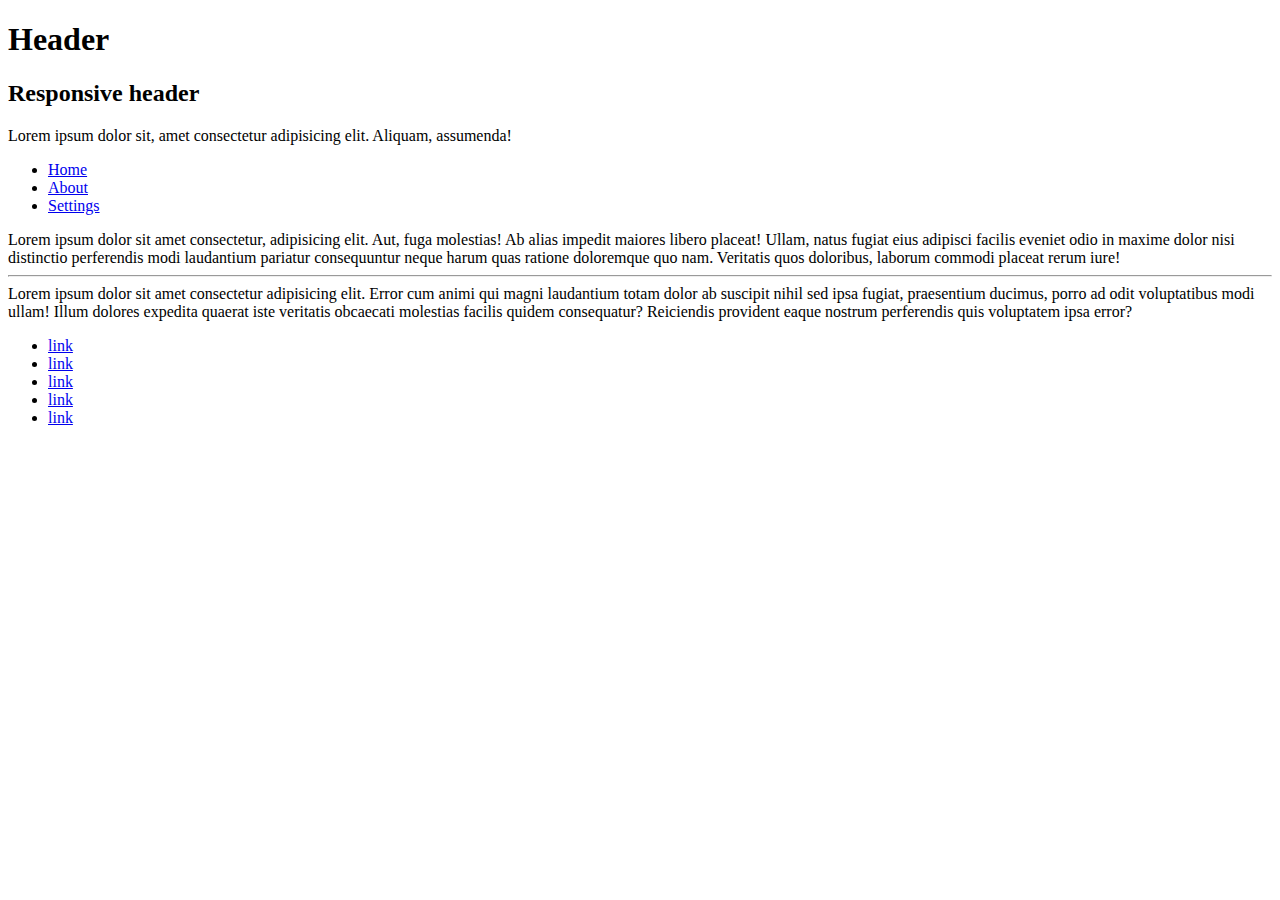
==== week-3/navbar/index.html @ a6f65c9a "initial commit" ====
<!DOCTYPE html>
<html lang="en">
  <head>
    <meta charset="UTF-8" />
    <meta name="viewport" content="width=device-width, initial-scale=1.0" />
    <meta http-equiv="X-UA-Compatible" content="ie=edge" />
    <title>navbar</title>
  </head>
  <body>
    <header>
      <h1>Header</h1>
      <h2>Responsive header</h2>
      <p>
        Lorem ipsum dolor sit, amet consectetur adipisicing elit. Aliquam,
        assumenda!
      </p>
    </header>
    <nav>
      <ul>
        <li><a href="#">Home</a></li>
        <li><a href="#">About</a></li>
        <li><a href="#">Settings</a></li>
      </ul>
    </nav>
    <main>
      <section class="row">
        <article>
          Lorem ipsum dolor sit amet consectetur, adipisicing elit. Aut, fuga
          molestias! Ab alias impedit maiores libero placeat! Ullam, natus
          fugiat eius adipisci facilis eveniet odio in maxime dolor nisi
          distinctio perferendis modi laudantium pariatur consequuntur neque
          harum quas ratione doloremque quo nam. Veritatis quos doloribus,
          laborum commodi placeat rerum iure!
          <br />
          <hr />
          Lorem ipsum dolor sit amet consectetur adipisicing elit. Error cum
          animi qui magni laudantium totam dolor ab suscipit nihil sed ipsa
          fugiat, praesentium ducimus, porro ad odit voluptatibus modi ullam!
          Illum dolores expedita quaerat iste veritatis obcaecati molestias
          facilis quidem consequatur? Reiciendis provident eaque nostrum
          perferendis quis voluptatem ipsa error?
        </article>
        <aside>
          <ul>
            <li><a href="#">link</a></li>
            <li><a href="#">link</a></li>
            <li><a href="#">link</a></li>
            <li><a href="#">link</a></li>
            <li><a href="#">link</a></li>
          </ul>
        </aside>
      </section>
    </main>
  </body>
</html>
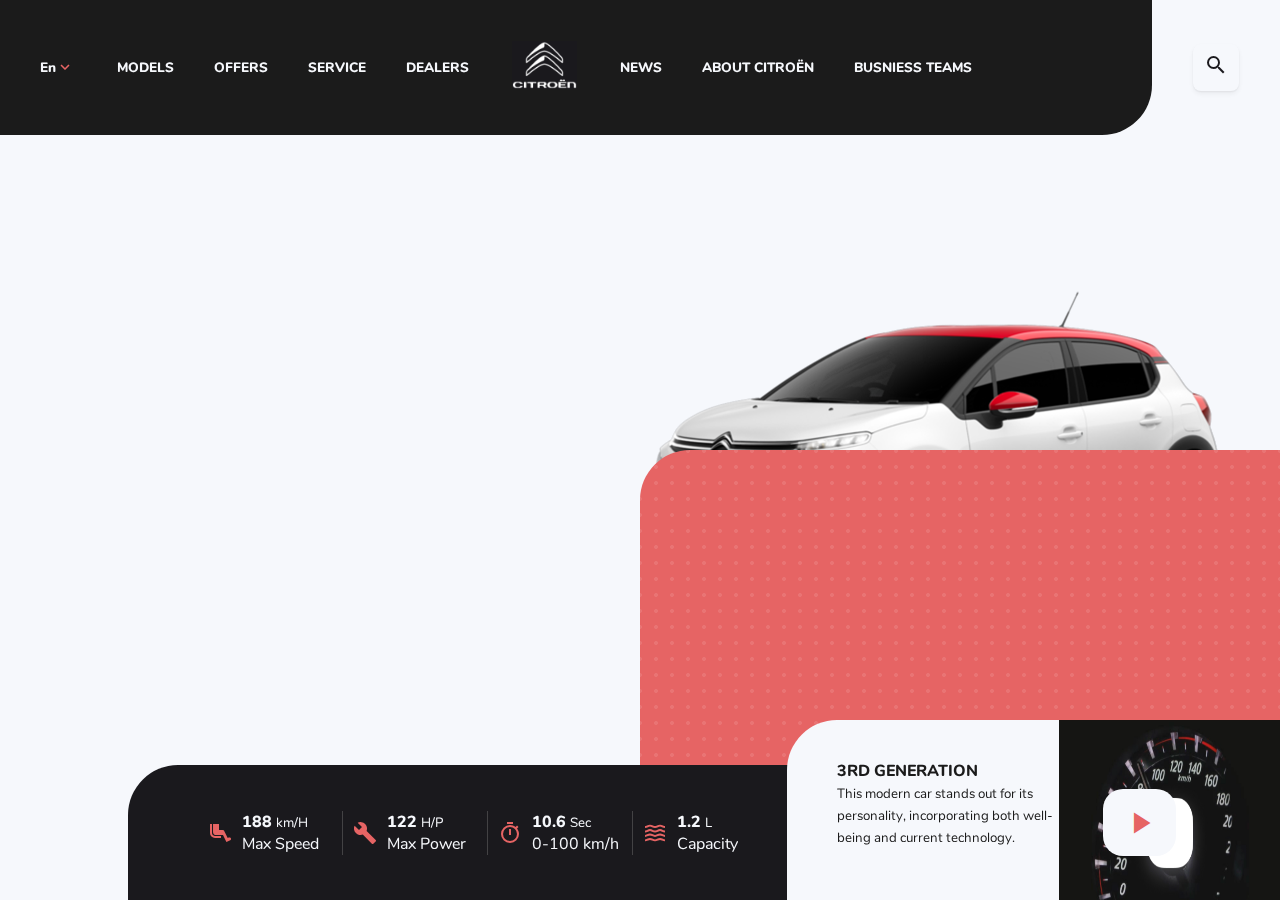
==== commit bdbde5f1: "add(week-3/4): Sample Website with exercise" ====
--- a/week-3/navbar/index.html
+++ b/week-3/navbar/index.html
@@ -2,54 +2,127 @@
 <html lang="en">
   <head>
     <meta charset="UTF-8" />
-    <meta name="viewport" content="width=device-width, initial-scale=1.0" />
+    <!-- <meta name="viewport" content="width=device-width, initial-scale=1.0" /> -->
     <meta http-equiv="X-UA-Compatible" content="ie=edge" />
+    <link rel="stylesheet" href="./styles/instructor.css" />
+    <link rel="stylesheet" href="./styles/main.css" />
+    <link rel="stylesheet" href="./styles/answer.css" />
     <title>navbar</title>
   </head>
-  <body>
-    <header>
-      <h1>Header</h1>
-      <h2>Responsive header</h2>
-      <p>
-        Lorem ipsum dolor sit, amet consectetur adipisicing elit. Aliquam,
-        assumenda!
-      </p>
-    </header>
+  <body class="bg-secondary">
     <nav>
-      <ul>
-        <li><a href="#">Home</a></li>
-        <li><a href="#">About</a></li>
-        <li><a href="#">Settings</a></li>
-      </ul>
+      <div class="navbar">
+        <div class="navmenu flex-end relative">
+          <span class="centered" id="tooltip-toggle">
+            En<i class="material-icons danger md-18 ">keyboard_arrow_down</i>
+          </span>
+          <span class="tooltip bg-fade danger" id="tooltip-menu">
+            <ul class="tooltip-menu">
+              <li class="active">English</li>
+              <li>German</li>
+              <li>Russian</li>
+            </ul>
+          </span>
+        </div>
+
+        <ul class="navmenu">
+          <li class="navitem"><a href="#">MODELS</a></li>
+          <li class="navitem"><a href="#">OFFERS</a></li>
+          <li class="navitem"><a href="#">SERVICE</a></li>
+          <li class="navitem"><a href="#">DEALERS</a></li>
+        </ul>
+
+        <div class="navmenu navlogo">
+          <a
+            target="_blank"
+            href="https://dribbble.com/shots/6904922-Citroen-C3-Promo-Page-Concept/attachments/1467405"
+            ><img src="./assets/images/logo.png" alt=""
+          /></a>
+        </div>
+
+        <ul class="navmenu">
+          <li class="navitem"><a href="#">NEWS</a></li>
+          <li class="navitem"><a href="#">ABOUT CITROËN</a></li>
+          <li class="navitem"><a href="#">BUSNIESS TEAMS</a></li>
+        </ul>
+      </div>
+      <div class="searchbar">
+        <div class="card">
+          <i class="material-icons">search</i>
+        </div>
+      </div>
     </nav>
+
     <main>
-      <section class="row">
-        <article>
-          Lorem ipsum dolor sit amet consectetur, adipisicing elit. Aut, fuga
-          molestias! Ab alias impedit maiores libero placeat! Ullam, natus
-          fugiat eius adipisci facilis eveniet odio in maxime dolor nisi
-          distinctio perferendis modi laudantium pariatur consequuntur neque
-          harum quas ratione doloremque quo nam. Veritatis quos doloribus,
-          laborum commodi placeat rerum iure!
-          <br />
-          <hr />
-          Lorem ipsum dolor sit amet consectetur adipisicing elit. Error cum
-          animi qui magni laudantium totam dolor ab suscipit nihil sed ipsa
-          fugiat, praesentium ducimus, porro ad odit voluptatibus modi ullam!
-          Illum dolores expedita quaerat iste veritatis obcaecati molestias
-          facilis quidem consequatur? Reiciendis provident eaque nostrum
-          perferendis quis voluptatem ipsa error?
-        </article>
-        <aside>
-          <ul>
-            <li><a href="#">link</a></li>
-            <li><a href="#">link</a></li>
-            <li><a href="#">link</a></li>
-            <li><a href="#">link</a></li>
-            <li><a href="#">link</a></li>
-          </ul>
-        </aside>
-      </section>
+      <span class="panel "></span>
     </main>
+
+    <footer>
+      <div class="info">
+        <ul>
+          <li>
+            <i class="material-icons danger">airline_seat_legroom_extra</i>
+            <div>
+              <span>
+                <b>188</b>
+                <small>km/H</small>
+              </span>
+              <br />
+              <span>Max Speed</span>
+            </div>
+          </li>
+          <li>
+            <i class="material-icons danger">build</i>
+            <div>
+              <span>
+                <b>122</b>
+                <small>H/P</small>
+              </span>
+              <br />
+              <span>Max Power</span>
+            </div>
+          </li>
+          <li>
+            <i class="material-icons danger">timer</i>
+            <div>
+              <span>
+                <b>10.6</b>
+                <small>Sec</small>
+              </span>
+              <br />
+              <span>0-100 km/h</span>
+            </div>
+          </li>
+          <li>
+            <i class="material-icons danger">waves</i>
+            <div>
+              <span>
+                <b>1.2</b>
+                <small>L</small>
+              </span>
+              <br />
+              <span>Capacity</span>
+            </div>
+          </li>
+        </ul>
+      </div>
+      <div class="video-panel bg-secondary">
+        <div class="mt-5">
+          <b class="block mb-2 primary">3RD GENERATION</b>
+          <small class="primary"
+            >This modern car stands out for its personality, incorporating both
+            well-being and current technology.
+          </small>
+        </div>
+        <div>
+          <span class="fab bg-secondary danger">
+            <i class="material-icons md-36">play_arrow</i>
+          </span>
+          <img src="./assets/images/thumbnail.png" />
+        </div>
+      </div>
+    </footer>
+    <script src="./script/app.js" defer></script>
+    <script></script>
   </body>
 </html>
--- a/week-3/navbar/styles/instructor.css
+++ b/week-3/navbar/styles/instructor.css
@@ -0,0 +1,316 @@
+/* using local nunito font */
+@import url(../assets/fonts/Nunito-FontFace.css);
+@import url(../assets/icons/Material-Icon-FontFace.css);
+
+/* css reset */
+*,
+*::before,
+*::after {
+  box-sizing: border-box;
+}
+
+html,
+body {
+  margin: 0;
+  padding: 0;
+  width: 100%;
+  font-size: 1rem;
+  font-family: "Nunito", sans-serif;
+}
+
+ul,
+li,
+a {
+  margin: 0;
+  padding: 0;
+  color: inherit;
+  list-style: none;
+  text-decoration: none;
+}
+
+/* */
+
+:root {
+  --theme-dark: #1a191d;
+  --theme-danger: #e66464;
+  --theme-primary: #1b1b1b;
+  --theme-secondary: #f6f8fc;
+  --theme-shadow-dark: #1b1b1b0d;
+  --theme-shadow-light: #7474741c;
+  --theme-shadow-fade: #74747475;
+}
+
+.primary {
+  color: var(--theme-primary, #1b1b1b);
+}
+
+.secondary {
+  color: var(--theme-secondary, #f6f8fc);
+}
+
+.danger {
+  color: var(--theme-danger, #e66464);
+}
+
+.flex-end {
+  align-items: flex-end;
+}
+
+.bg-primary {
+  background: var(--theme-primary, #1b1b1b);
+}
+
+.bg-secondary {
+  background: var(--theme-secondary, #f6f8fc);
+}
+
+.bg-danger {
+  background: var(--theme-danger, #e66464);
+}
+
+.bg-fade {
+  background: var(--theme-shadow-fade, #74747475);
+}
+
+.mt-5 {
+  margin: 5rem 0 0 0;
+}
+
+.mb-05 {
+  margin: 0 0 0.5rem 0;
+}
+
+.block {
+  display: block;
+}
+
+.card {
+  border: none;
+  padding: 9px 11px;
+  border-radius: 0.5rem;
+  box-shadow: 0 1px 2px var(--theme-shadow-light),
+    0 3px 5px var(--theme-shadow-dark);
+  transition: all 0.3s cubic-bezier(0.003, 0.0001, 0.001, 0.001);
+}
+
+.card:hover {
+  box-shadow: 0 1px 1px var(--theme-shadow-dark),
+    0 4px 5px 0.5px var(--theme-shadow-fade);
+}
+
+nav {
+  width: 100%;
+  display: flex;
+  font-size: 85%;
+  position: fixed;
+  font-weight: 600;
+  align-items: center;
+  color: var(--theme-secondary);
+  justify-content: space-between;
+}
+
+nav .navbar {
+  width: 90vw;
+  height: 15vh;
+  display: flex;
+  align-items: center;
+  padding: 0 10rem 0 2.5rem;
+  border-radius: 0 0 50px 0;
+  justify-content: space-between;
+  background: var(--theme-primary);
+}
+
+nav .navbar .navmenu {
+  display: flex;
+  justify-content: space-between;
+}
+
+nav .searchbar {
+  margin: 0 auto;
+  color: var(--theme-dark);
+}
+
+nav .navbar .navmenu .navitem {
+  padding: 0 20px;
+}
+
+nav .navbar .navmenu.navlogo img {
+  width: 65px;
+}
+
+nav .navbar .navmenu .navitem::after {
+  width: 0;
+  left: 50%;
+  height: 1px;
+  content: "";
+  display: block;
+  position: relative;
+  background: var(--theme-danger);
+  transition: all 0.9s ease-in-out;
+}
+
+nav .navbar .navmenu .navitem:hover::after {
+  left: 0;
+  width: 100%;
+}
+
+.centered {
+  display: flex;
+  justify-content: center;
+  align-content: center;
+}
+
+.visible {
+  opacity: 1 !important;
+  z-index: 2 !important;
+  visibility: visible !important;
+}
+
+.tooltip {
+  top: 30px;
+  opacity: 0;
+  z-index: -1;
+  width: auto;
+  display: block;
+  padding: 10px 10px;
+  position: absolute;
+  text-align: center;
+  visibility: hidden;
+  transition: all 0.5s ease-in-out;
+  box-shadow: 0 1px 2px var(--theme-shadow-dark),
+    0 1px 3px var(--theme-shadow-fade);
+}
+
+.tooltip .tooltip-menu > * {
+  padding: 5px 15px;
+}
+
+.tooltip .tooltip-menu > *:hover {
+  background: var(--theme-primary);
+}
+
+.tooltip::before,
+.tooltip::after {
+  content: "";
+  bottom: 100%;
+  position: absolute;
+  pointer-events: none;
+  border: 10px solid transparent;
+  border-bottom: 10px solid var(--theme-shadow-fade);
+}
+
+.relative {
+  position: relative;
+  display: inline-block;
+}
+
+main {
+  height: 100vh;
+  background: url(../assets/images/citron-c3.png) no-repeat center right;
+}
+
+.panel {
+  right: 0;
+  bottom: 0;
+  width: 50vw;
+  border: none;
+  height: 50vh;
+  position: absolute;
+  border-radius: 50px 0 0 0;
+  background: radial-gradient(rgba(255, 255, 255, 0.1) 15%, transparent 20%) 8px
+    9px;
+  background-size: 16px 16px;
+  background-color: var(--theme-danger);
+}
+
+footer {
+  right: 0;
+  bottom: 0;
+  width: 90vw;
+  height: 15vh;
+  display: flex;
+  display: flex;
+  position: fixed;
+  margin-left: auto;
+  align-items: center;
+  padding: 0 0 0 5rem;
+  justify-content: right;
+  border-radius: 50px 0 0 0;
+  background: var(--theme-dark);
+  color: var(--theme-secondary);
+}
+
+footer .info > *,
+footer .video-panel {
+  align-items: center;
+  display: flex;
+}
+
+footer .info li {
+  display: flex;
+  margin: 0 10px 0 0;
+}
+
+/* targets the images */
+footer .info li > *:first-child {
+  align-self: center;
+  padding: 0 10px 0 0;
+}
+
+footer .info li > *:last-child {
+  width: 100px;
+}
+
+/* target every li except the last */
+footer .info li:not(:last-child)::after {
+  width: 1px;
+  content: "";
+  height: auto;
+  display: block;
+  background: var(--theme-shadow-fade);
+}
+
+footer .video-panel {
+  padding: 0 0 0 50px;
+  height: 25vh;
+  border: none;
+  align-items: center;
+  border-radius: 50px 0 0 0;
+}
+
+footer .video-panel > * {
+  display: block;
+  height: inherit;
+  width: calc(100% / 2);
+}
+
+footer .video-panel img {
+  width: 100%;
+  object-fit: fill;
+  height: 100%;
+}
+
+.fab {
+  top: 0;
+  right: 0;
+  z-index: 2;
+  border: none;
+  height: auto;
+  padding: 15.5px 18.5px;
+  display: flex;
+  position: absolute;
+  border-radius: 20px;
+  align-self: center;
+  justify-self: center;
+  transform: translate(-6.5rem, 1.5rem);
+}
+
+img {
+  transition: opacity 1.4s ease-in-out,
+    filter 1s cubic-bezier(0.755, 0.05, 0.855, 0.06);
+}
+
+.fab:hover ~ img {
+  filter: grayscale(100%);
+  opacity: 0.8;
+}
